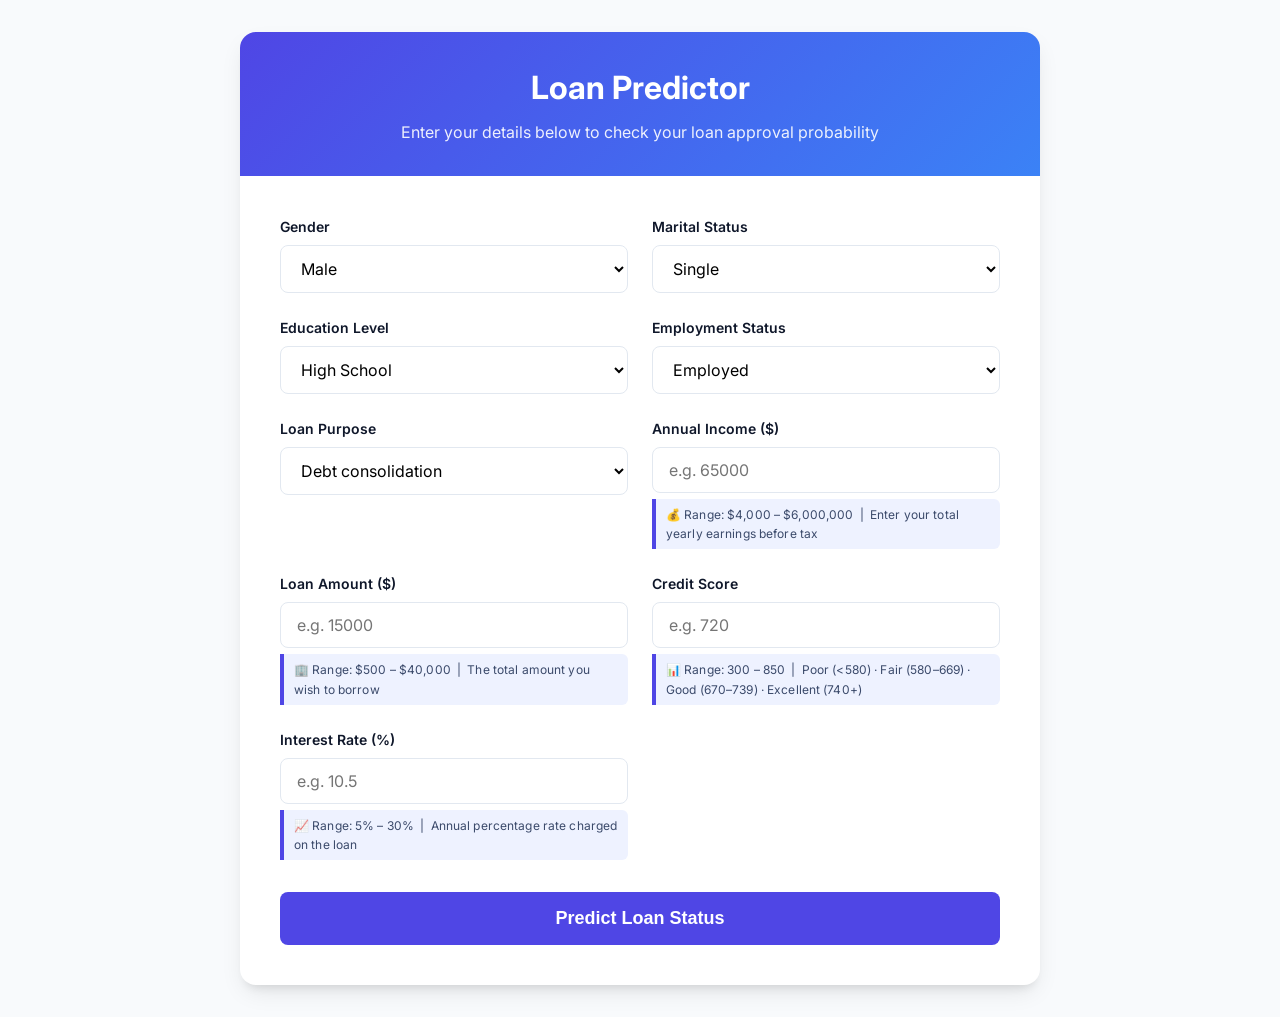
==== frontend/index.html @ a091f65a "do model training and did prediction from frontend" ====
<!DOCTYPE html>
<html lang="en">
<head>
    <meta charset="UTF-8">
    <meta name="viewport" content="width=device-width, initial-scale=1.0">
    <title>Loan Predictor</title>
    <link rel="stylesheet" href="styles.css">
    <link href="https://fonts.googleapis.com/css2?family=Inter:wght@400;500;600;700&display=swap" rel="stylesheet">
    <style>
        /* Inline override – ensures hints are always visible */
        .field-hint {
            display: block !important;
            visibility: visible !important;
            opacity: 1 !important;
            margin-top: 6px;
            font-size: 0.75rem;
            font-family: 'Inter', sans-serif;
            color: #3b4a6b;
            background: #eef2ff;
            border-left: 4px solid #4f46e5;
            border-radius: 0 6px 6px 0;
            padding: 6px 10px;
            line-height: 1.6;
        }
    </style>
</head>
<body>
    <div class="container">
        <header>
            <h1>Loan Predictor</h1>
            <p>Enter your details below to check your loan approval probability</p>
        </header>

        <div class="main-content">
            <form id="prediction-form">
                <div class="form-grid">
                    <!-- Categorical Features -->
                    <div class="input-group">
                        <label for="gender">Gender</label>
                        <select id="gender" required>
                            <option value="Male">Male</option>
                            <option value="Female">Female</option>
                        </select>
                    </div>

                    <div class="input-group">
                        <label for="marital_status">Marital Status</label>
                        <select id="marital_status" required>
                            <option value="Single">Single</option>
                            <option value="Married">Married</option>
                        </select>
                    </div>

                    <div class="input-group">
                        <label for="education_level">Education Level</label>
                        <select id="education_level" required>
                            <option value="High School">High School</option>
                            <option value="Bachelor's">Bachelor's</option>
                            <option value="Master's">Master's</option>
                            <option value="PhD">PhD</option>
                        </select>
                    </div>

                    <div class="input-group">
                        <label for="employment_status">Employment Status</label>
                        <select id="employment_status" required>
                            <option value="Employed">Employed</option>
                            <option value="Self-employed">Self-employed</option>
                            <option value="Unemployed">Unemployed</option>
                        </select>
                    </div>

                    <div class="input-group">
                        <label for="loan_purpose">Loan Purpose</label>
                        <select id="loan_purpose" required>
                            <option value="Debt consolidation">Debt consolidation</option>
                            <option value="Credit card">Credit card</option>
                            <option value="Home improvement">Home improvement</option>
                            <option value="Other">Other</option>
                        </select>
                    </div>


                    <!-- Numerical Features -->
                    <div class="input-group">
                        <label for="annual_income">Annual Income ($)</label>
                        <input type="number" id="annual_income" placeholder="e.g. 65000" step="1000" min="4000" max="6000000" required>
                        <span class="field-hint">&#128176; Range: $4,000 &ndash; $6,000,000 &nbsp;|&nbsp; Enter your total yearly earnings before tax</span>
                    </div>

                    <div class="input-group">
                        <label for="loan_amount">Loan Amount ($)</label>
                        <input type="number" id="loan_amount" placeholder="e.g. 15000" step="500" min="500" max="40000" required>
                        <span class="field-hint">&#127970; Range: $500 &ndash; $40,000 &nbsp;|&nbsp; The total amount you wish to borrow</span>
                    </div>

                    <div class="input-group">
                        <label for="credit_score">Credit Score</label>
                        <input type="number" id="credit_score" placeholder="e.g. 720" min="300" max="850" required>
                        <span class="field-hint">&#128202; Range: 300 &ndash; 850 &nbsp;|&nbsp; Poor (&lt;580) &middot; Fair (580&ndash;669) &middot; Good (670&ndash;739) &middot; Excellent (740+)</span>
                    </div>

                    <div class="input-group">
                        <label for="interest_rate">Interest Rate (%)</label>
                        <input type="number" id="interest_rate" placeholder="e.g. 10.5" step="0.1" min="5" max="30" required>
                        <span class="field-hint">&#128200; Range: 5% &ndash; 30% &nbsp;|&nbsp; Annual percentage rate charged on the loan</span>
                    </div>
                </div>

                <button type="submit" id="submit-btn">Predict Loan Status</button>
            </form>

            <div id="result-container" class="result-container hidden">
                <div id="loading" class="hidden">
                    <div class="spinner"></div>
                    <p>Analyzing...</p>
                </div>
                <div id="prediction-result" class="hidden">
                    <h2 id="status-text"></h2>
                    <p style="font-weight: 600; margin-bottom: 1rem; color: var(--text-main);">Raw Prediction: <span id="raw-prediction"></span></p>
                    <div class="prob-container">
                        <p>Confidence: <span id="prob-text"></span></p>
                        <div class="progress-bar">
                            <div id="progress-fill" class="progress-fill"></div>
                        </div>
                    </div>
                </div>
                <div id="error-message" class="hidden error"></div>
            </div>
        </div>
    </div>

    <script>
        document.getElementById('prediction-form').addEventListener('submit', async (e) => {
            e.preventDefault();
            
            // Show loading state
            const resultContainer = document.getElementById('result-container');
            const loading = document.getElementById('loading');
            const predictionResult = document.getElementById('prediction-result');
            const errorMessage = document.getElementById('error-message');
            const submitBtn = document.getElementById('submit-btn');
            
            resultContainer.classList.remove('hidden');
            loading.classList.remove('hidden');
            predictionResult.classList.add('hidden');
            errorMessage.classList.add('hidden');
            submitBtn.disabled = true;

            // Collect data
            const data = {
                gender: document.getElementById('gender').value,
                marital_status: document.getElementById('marital_status').value,
                education_level: document.getElementById('education_level').value,
                employment_status: document.getElementById('employment_status').value,
                loan_purpose: document.getElementById('loan_purpose').value,
                annual_income: parseFloat(document.getElementById('annual_income').value),
                loan_amount: parseFloat(document.getElementById('loan_amount').value),
                credit_score: parseInt(document.getElementById('credit_score').value),
                interest_rate: parseFloat(document.getElementById('interest_rate').value)
            };

            try {
                // Change localhost to point to the FastAPI service running locally.
                // Assuming users access this via http://localhost:3000 -> API is at localhost:8000
                const response = await fetch('http://localhost:8000/predict', {
                    method: 'POST',
                    headers: {
                        'Content-Type': 'application/json'
                    },
                    body: JSON.stringify(data)
                });

                if (!response.ok) {
                    const errorData = await response.json();
                    let errMsg = errorData.detail;
                    if (typeof errMsg === 'object') {
                        errMsg = JSON.stringify(errMsg);
                    }
                    throw new Error(errMsg || 'Prediction failed');
                }

                const result = await response.json();
                
                // Process result
                loading.classList.add('hidden');
                predictionResult.classList.remove('hidden');
                
                const statusText = document.getElementById('status-text');
                const probText = document.getElementById('prob-text');
                const progressFill = document.getElementById('progress-fill');
                const rawPrediction = document.getElementById('raw-prediction');
                
                rawPrediction.textContent = result.prediction;
                
                // Note: FastAPI returns probability_paid_back
                // For progress bar, we want to show confidence. If prediction=1, confidence is prob_paid_back.
                // If prediction=0, confidence is prob_not_paid_back.
                const confidence = result.prediction === 1 
                    ? result.probability_paid_back * 100 
                    : result.probability_not_paid_back * 100;
                    
                probText.textContent = `${confidence.toFixed(1)}%`;
                progressFill.style.width = `${confidence}%`;

                if (result.prediction === 1) {
                    statusText.textContent = 'Likely to Pay Back';
                    statusText.className = 'status-approved';
                    progressFill.style.backgroundColor = 'var(--success-color)';
                } else {
                    statusText.textContent = 'High Risk of Default';
                    statusText.className = 'status-rejected';
                    progressFill.style.backgroundColor = 'var(--danger-color)';
                }

            } catch (error) {
                loading.classList.add('hidden');
                errorMessage.classList.remove('hidden');
                errorMessage.textContent = `Error: ${error.message}`;
            } finally {
                submitBtn.disabled = false;
            }
        });
    </script>
</body>
</html>
---- frontend/styles.css ----
:root {
    --primary-color: #4f46e5;
    --primary-hover: #4338ca;
    --bg-color: #f8fafc;
    --card-bg: #ffffff;
    --text-main: #0f172a;
    --text-muted: #64748b;
    --border-color: #e2e8f0;
    --success-color: #10b981;
    --danger-color: #ef4444;
}

* {
    box-sizing: border-box;
    margin: 0;
    padding: 0;
}

body {
    font-family: 'Inter', -apple-system, BlinkMacSystemFont, "Segoe UI", Roboto, sans-serif;
    background-color: var(--bg-color);
    color: var(--text-main);
    line-height: 1.5;
    display: flex;
    justify-content: center;
    align-items: center;
    min-height: 100vh;
    padding: 2rem;
}

.container {
    background: var(--card-bg);
    width: 100%;
    max-width: 800px;
    border-radius: 1rem;
    box-shadow: 0 10px 25px -5px rgba(0, 0, 0, 0.1), 0 8px 10px -6px rgba(0, 0, 0, 0.1);
    overflow: hidden;
}

header {
    background: linear-gradient(135deg, #4f46e5 0%, #3b82f6 100%);
    color: white;
    padding: 2rem;
    text-align: center;
}

header h1 {
    font-size: 2rem;
    font-weight: 700;
    margin-bottom: 0.5rem;
}

header p {
    opacity: 0.9;
    font-size: 1rem;
}

.main-content {
    padding: 2.5rem;
}

.form-grid {
    display: grid;
    grid-template-columns: 1fr 1fr;
    gap: 1.5rem;
    margin-bottom: 2rem;
}

@media (max-width: 600px) {
    .form-grid {
        grid-template-columns: 1fr;
    }
}

.input-group {
    display: flex;
    flex-direction: column;
}

.input-group label {
    font-size: 0.875rem;
    font-weight: 600;
    margin-bottom: 0.5rem;
    color: var(--text-main);
}

/* Helper description shown below numerical inputs */
.field-hint {
    margin-top: 0.4rem;
    font-size: 0.72rem;
    color: var(--text-muted);
    background: #f0f4ff;
    border-left: 3px solid var(--primary-color);
    border-radius: 0 0.3rem 0.3rem 0;
    padding: 0.35rem 0.6rem;
    line-height: 1.5;
    letter-spacing: 0.01em;
}

.input-group input, 
.input-group select {
    padding: 0.75rem 1rem;
    border: 1px solid var(--border-color);
    border-radius: 0.5rem;
    font-size: 1rem;
    font-family: inherit;
    transition: all 0.2s ease;
    background-color: #fff;
}

.input-group input:focus, 
.input-group select:focus {
    outline: none;
    border-color: var(--primary-color);
    box-shadow: 0 0 0 3px rgba(79, 70, 229, 0.2);
}

button {
    width: 100%;
    padding: 1rem;
    background-color: var(--primary-color);
    color: white;
    border: none;
    border-radius: 0.5rem;
    font-size: 1.125rem;
    font-weight: 600;
    cursor: pointer;
    transition: background-color 0.2s ease;
}

button:hover {
    background-color: var(--primary-hover);
}

button:disabled {
    background-color: var(--text-muted);
    cursor: not-allowed;
}

/* Results Section */
.result-container {
    margin-top: 2rem;
    padding: 1.5rem;
    border-radius: 0.75rem;
    background-color: #f1f5f9;
    text-align: center;
    animation: fadeIn 0.4s ease;
}

.hidden {
    display: none !important;
}

@keyframes fadeIn {
    from { opacity: 0; transform: translateY(-10px); }
    to { opacity: 1; transform: translateY(0); }
}

.status-approved {
    color: var(--success-color);
    font-size: 1.5rem;
    margin-bottom: 1rem;
}

.status-rejected {
    color: var(--danger-color);
    font-size: 1.5rem;
    margin-bottom: 1rem;
}

.prob-container {
    max-width: 300px;
    margin: 0 auto;
}

.prob-container p {
    font-size: 0.875rem;
    color: var(--text-muted);
    margin-bottom: 0.5rem;
}

.progress-bar {
    width: 100%;
    height: 12px;
    background-color: #e2e8f0;
    border-radius: 999px;
    overflow: hidden;
}

.progress-fill {
    height: 100%;
    width: 0%;
    transition: width 1s cubic-bezier(0.4, 0, 0.2, 1), background-color 0.3s ease;
}

.error {
    color: var(--danger-color);
    font-weight: 500;
}

/* Spinner */
.spinner {
    width: 40px;
    height: 40px;
    border: 4px solid #e2e8f0;
    border-top: 4px solid var(--primary-color);
    border-radius: 50%;
    animation: spin 1s linear infinite;
    margin: 0 auto 1rem auto;
}

@keyframes spin {
    0% { transform: rotate(0deg); }
    100% { transform: rotate(360deg); }
}
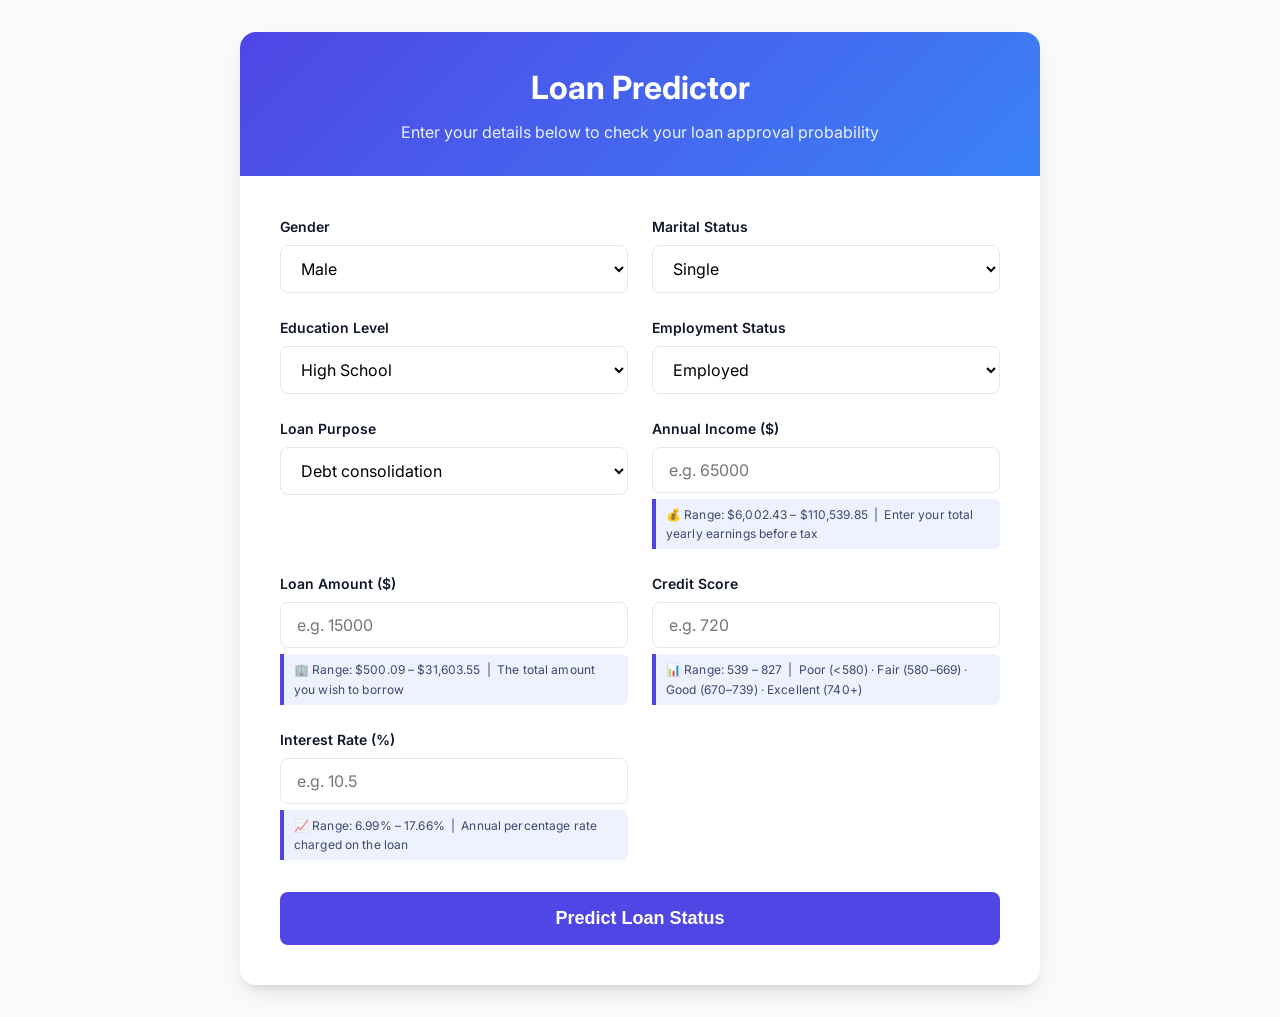
==== commit 9497f398: "save for linux" ====
--- a/frontend/index.html
+++ b/frontend/index.html
@@ -84,26 +84,26 @@
                     <!-- Numerical Features -->
                     <div class="input-group">
                         <label for="annual_income">Annual Income ($)</label>
-                        <input type="number" id="annual_income" placeholder="e.g. 65000" step="1000" min="4000" max="6000000" required>
-                        <span class="field-hint">&#128176; Range: $4,000 &ndash; $6,000,000 &nbsp;|&nbsp; Enter your total yearly earnings before tax</span>
+                        <input type="number" id="annual_income" placeholder="e.g. 65000" step="any" min="6002.43" max="110539.85" required>
+                        <span class="field-hint">&#128176; Range: $6,002.43 &ndash; $110,539.85 &nbsp;|&nbsp; Enter your total yearly earnings before tax</span>
                     </div>
 
                     <div class="input-group">
                         <label for="loan_amount">Loan Amount ($)</label>
-                        <input type="number" id="loan_amount" placeholder="e.g. 15000" step="500" min="500" max="40000" required>
-                        <span class="field-hint">&#127970; Range: $500 &ndash; $40,000 &nbsp;|&nbsp; The total amount you wish to borrow</span>
+                        <input type="number" id="loan_amount" placeholder="e.g. 15000" step="any" min="500.09" max="31603.55" required>
+                        <span class="field-hint">&#127970; Range: $500.09 &ndash; $31,603.55 &nbsp;|&nbsp; The total amount you wish to borrow</span>
                     </div>
 
                     <div class="input-group">
                         <label for="credit_score">Credit Score</label>
-                        <input type="number" id="credit_score" placeholder="e.g. 720" min="300" max="850" required>
-                        <span class="field-hint">&#128202; Range: 300 &ndash; 850 &nbsp;|&nbsp; Poor (&lt;580) &middot; Fair (580&ndash;669) &middot; Good (670&ndash;739) &middot; Excellent (740+)</span>
+                        <input type="number" id="credit_score" placeholder="e.g. 720" min="539" max="827" required>
+                        <span class="field-hint">&#128202; Range: 539 &ndash; 827 &nbsp;|&nbsp; Poor (&lt;580) &middot; Fair (580&ndash;669) &middot; Good (670&ndash;739) &middot; Excellent (740+)</span>
                     </div>
 
                     <div class="input-group">
                         <label for="interest_rate">Interest Rate (%)</label>
-                        <input type="number" id="interest_rate" placeholder="e.g. 10.5" step="0.1" min="5" max="30" required>
-                        <span class="field-hint">&#128200; Range: 5% &ndash; 30% &nbsp;|&nbsp; Annual percentage rate charged on the loan</span>
+                        <input type="number" id="interest_rate" placeholder="e.g. 10.5" step="any" min="6.99" max="17.66" required>
+                        <span class="field-hint">&#128200; Range: 6.99% &ndash; 17.66% &nbsp;|&nbsp; Annual percentage rate charged on the loan</span>
                     </div>
                 </div>
 
